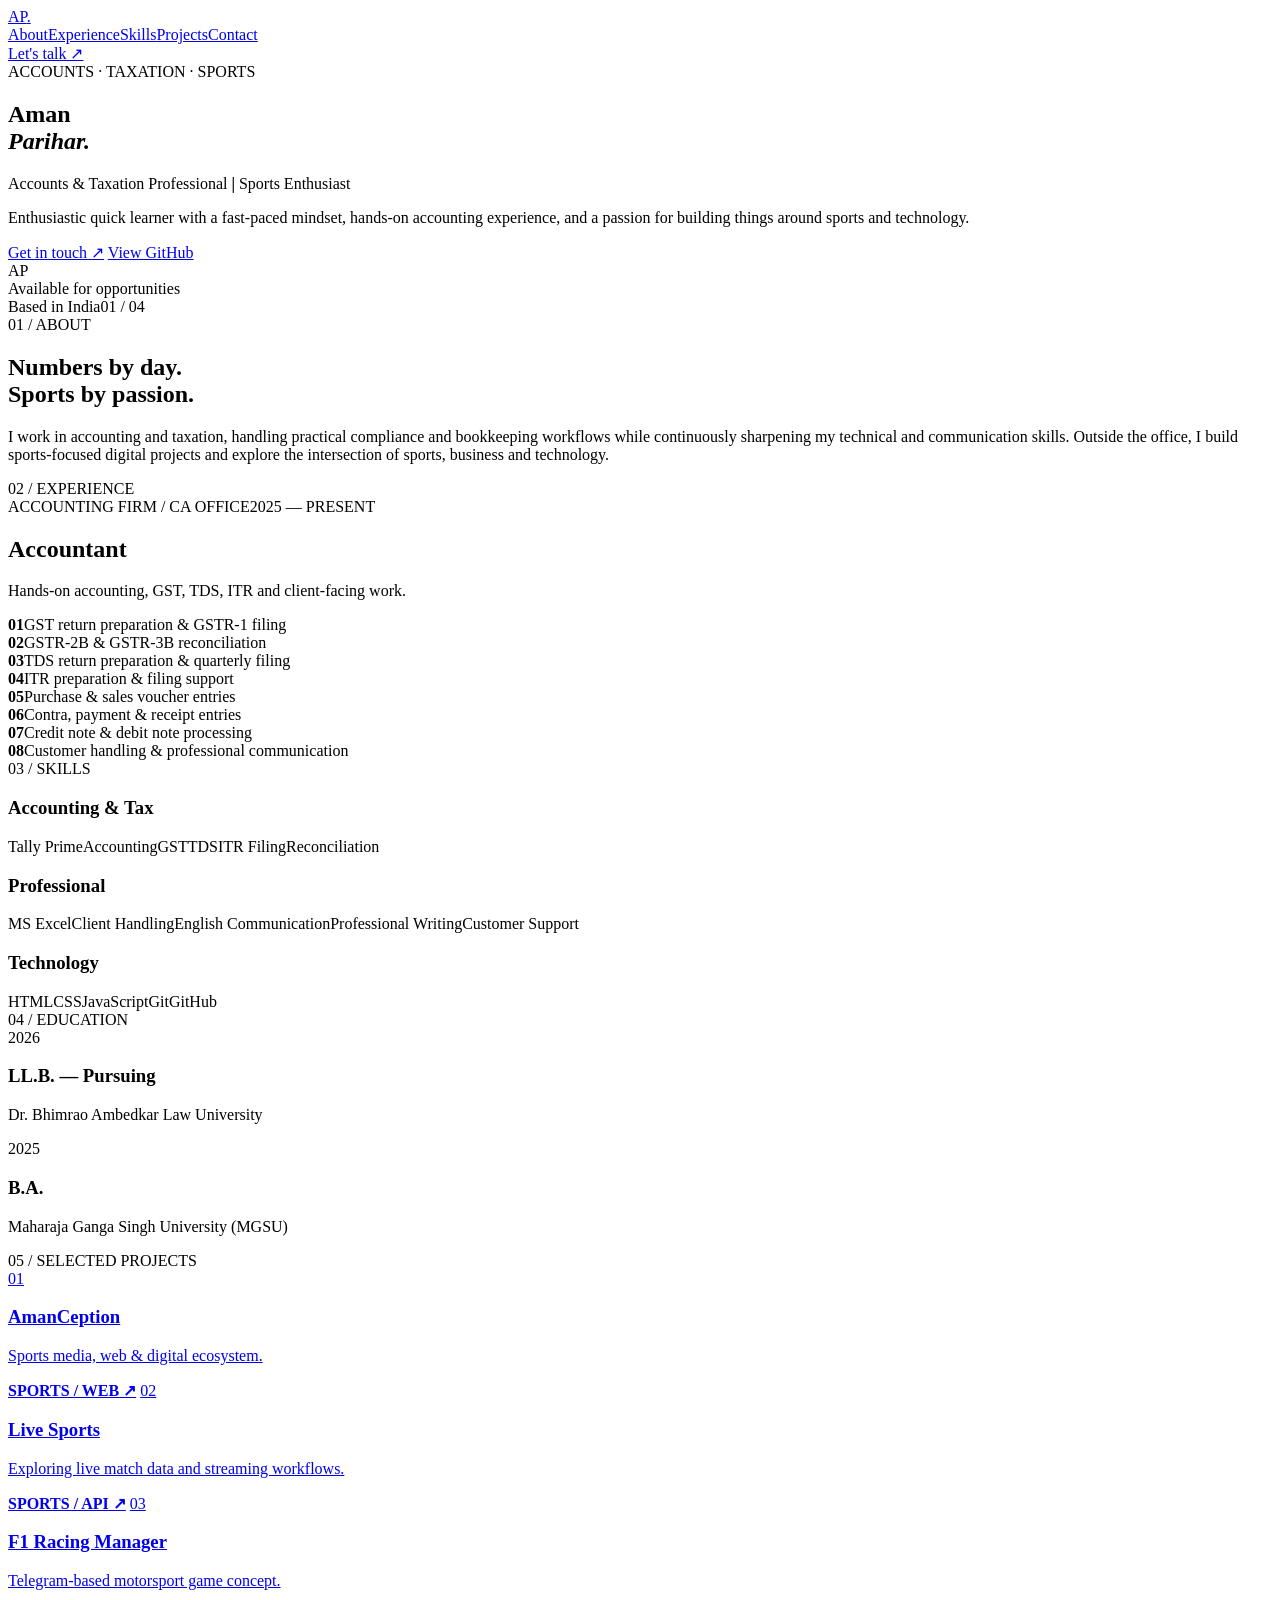
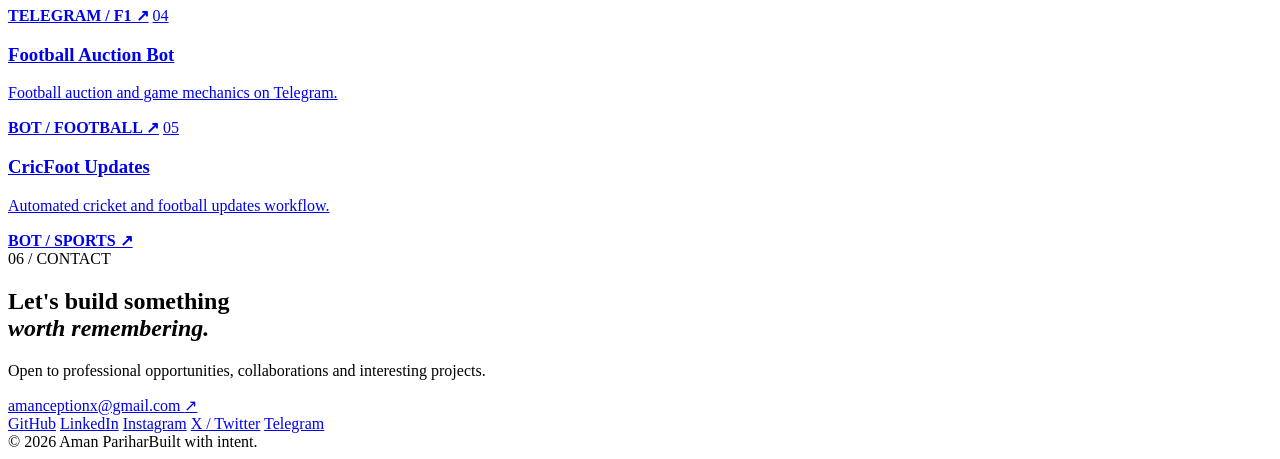
==== index.html @ d0af8486 "Build portfolio: add index.html" ====
<!doctype html>
<html lang="en">
<head>
  <meta charset="UTF-8">
  <meta name="viewport" content="width=device-width,initial-scale=1">
  <meta name="description" content="Aman Parihar — Accounts & Taxation Professional | Sports Enthusiast">
  <title>Aman Parihar — Portfolio</title>
  <link rel="preconnect" href="https://fonts.googleapis.com">
  <link rel="preconnect" href="https://fonts.gstatic.com" crossorigin>
  <link href="https://fonts.googleapis.com/css2?family=DM+Sans:wght@400;500;600;700&family=Space+Grotesk:wght@500;600;700&display=swap" rel="stylesheet">
  <link rel="stylesheet" href="style.css">
</head>
<body>
  <div class="noise"></div>
  <header class="nav">
    <a class="brand" href="#top">AP<span>.</span></a>
    <nav>
      <a href="#about">About</a><a href="#experience">Experience</a><a href="#skills">Skills</a><a href="#projects">Projects</a><a href="#contact">Contact</a>
    </nav>
    <a class="nav-cta" href="mailto:amanceptionx@gmail.com">Let's talk ↗</a>
  </header>

  <main id="top">
    <section class="hero">
      <div class="hero-copy">
        <div class="eyebrow"><span></span> ACCOUNTS · TAXATION · SPORTS</div>
        <h1>Aman<br><em>Parihar.</em></h1>
        <p class="hero-role">Accounts & Taxation Professional <b>|</b> Sports Enthusiast</p>
        <p class="hero-text">Enthusiastic quick learner with a fast-paced mindset, hands-on accounting experience, and a passion for building things around sports and technology.</p>
        <div class="actions">
          <a class="button primary" href="#contact">Get in touch <span>↗</span></a>
          <a class="button ghost" href="https://github.com/AmanCeption" target="_blank" rel="noreferrer">View GitHub</a>
        </div>
      </div>
      <div class="hero-card">
        <div class="orb"></div>
        <div class="monogram">AP</div>
        <div class="status"><i></i> Available for opportunities</div>
        <div class="card-meta"><span>Based in India</span><span>01 / 04</span></div>
      </div>
    </section>

    <section id="about" class="section intro">
      <div class="section-label">01 / ABOUT</div>
      <div>
        <h2>Numbers by day.<br><span>Sports by passion.</span></h2>
        <p>I work in accounting and taxation, handling practical compliance and bookkeeping workflows while continuously sharpening my technical and communication skills. Outside the office, I build sports-focused digital projects and explore the intersection of sports, business and technology.</p>
      </div>
    </section>

    <section id="experience" class="section">
      <div class="section-label">02 / EXPERIENCE</div>
      <div class="experience">
        <div class="timeline-dot"></div>
        <div>
          <div class="exp-top"><span>ACCOUNTING FIRM / CA OFFICE</span><span>2025 — PRESENT</span></div>
          <h2>Accountant</h2>
          <p class="muted">Hands-on accounting, GST, TDS, ITR and client-facing work.</p>
          <div class="task-grid">
            <div><b>01</b><span>GST return preparation & GSTR-1 filing</span></div>
            <div><b>02</b><span>GSTR-2B & GSTR-3B reconciliation</span></div>
            <div><b>03</b><span>TDS return preparation & quarterly filing</span></div>
            <div><b>04</b><span>ITR preparation & filing support</span></div>
            <div><b>05</b><span>Purchase & sales voucher entries</span></div>
            <div><b>06</b><span>Contra, payment & receipt entries</span></div>
            <div><b>07</b><span>Credit note & debit note processing</span></div>
            <div><b>08</b><span>Customer handling & professional communication</span></div>
          </div>
        </div>
      </div>
    </section>

    <section id="skills" class="section skills-section">
      <div class="section-label">03 / SKILLS</div>
      <div class="skills-wrap">
        <div class="skill-block"><h3>Accounting & Tax</h3><div class="chips"><span>Tally Prime</span><span>Accounting</span><span>GST</span><span>TDS</span><span>ITR Filing</span><span>Reconciliation</span></div></div>
        <div class="skill-block"><h3>Professional</h3><div class="chips"><span>MS Excel</span><span>Client Handling</span><span>English Communication</span><span>Professional Writing</span><span>Customer Support</span></div></div>
        <div class="skill-block"><h3>Technology</h3><div class="chips"><span>HTML</span><span>CSS</span><span>JavaScript</span><span>Git</span><span>GitHub</span></div></div>
      </div>
    </section>

    <section class="section education">
      <div class="section-label">04 / EDUCATION</div>
      <div class="edu-list">
        <article><span class="year">2026</span><div><h3>LL.B. — Pursuing</h3><p>Dr. Bhimrao Ambedkar Law University</p></div></article>
        <article><span class="year">2025</span><div><h3>B.A.</h3><p>Maharaja Ganga Singh University (MGSU)</p></div></article>
      </div>
    </section>

    <section id="projects" class="section projects">
      <div class="section-label">05 / SELECTED PROJECTS</div>
      <div class="project-grid">
        <a class="project" href="https://github.com/AmanCeption" target="_blank" rel="noreferrer"><span>01</span><h3>AmanCeption</h3><p>Sports media, web & digital ecosystem.</p><b>SPORTS / WEB ↗</b></a>
        <a class="project" href="https://github.com/AmanCeption" target="_blank" rel="noreferrer"><span>02</span><h3>Live Sports</h3><p>Exploring live match data and streaming workflows.</p><b>SPORTS / API ↗</b></a>
        <a class="project" href="https://github.com/AmanCeption/F1-RacingMananger-bot" target="_blank" rel="noreferrer"><span>03</span><h3>F1 Racing Manager</h3><p>Telegram-based motorsport game concept.</p><b>TELEGRAM / F1 ↗</b></a>
        <a class="project" href="https://github.com/AmanCeption/Football-Auction-bot" target="_blank" rel="noreferrer"><span>04</span><h3>Football Auction Bot</h3><p>Football auction and game mechanics on Telegram.</p><b>BOT / FOOTBALL ↗</b></a>
        <a class="project" href="https://github.com/AmanCeption/CRICFOOT-UPDATES-BOT" target="_blank" rel="noreferrer"><span>05</span><h3>CricFoot Updates</h3><p>Automated cricket and football updates workflow.</p><b>BOT / SPORTS ↗</b></a>
      </div>
    </section>

    <section id="contact" class="contact">
      <div class="section-label">06 / CONTACT</div>
      <h2>Let's build something<br><em>worth remembering.</em></h2>
      <p>Open to professional opportunities, collaborations and interesting projects.</p>
      <a class="email" href="mailto:amanceptionx@gmail.com">amanceptionx@gmail.com <span>↗</span></a>
      <div class="socials">
        <a href="https://github.com/AmanCeption" target="_blank" rel="noreferrer">GitHub</a>
        <a href="https://www.linkedin.com/me?trk=p_mwlite_feed-secondary_nav" target="_blank" rel="noreferrer">LinkedIn</a>
        <a href="https://www.instagram.com/amanceptionx?stkn=cXYwbGQyaXQ4ZDRn" target="_blank" rel="noreferrer">Instagram</a>
        <a href="https://x.com/AmanCeptionx" target="_blank" rel="noreferrer">X / Twitter</a>
        <a href="https://t.me/amanceptionx" target="_blank" rel="noreferrer">Telegram</a>
      </div>
    </section>
  </main>
  <footer><span>© 2026 Aman Parihar</span><span>Built with intent.</span></footer>
  <script src="script.js"></script>
</body>
</html>
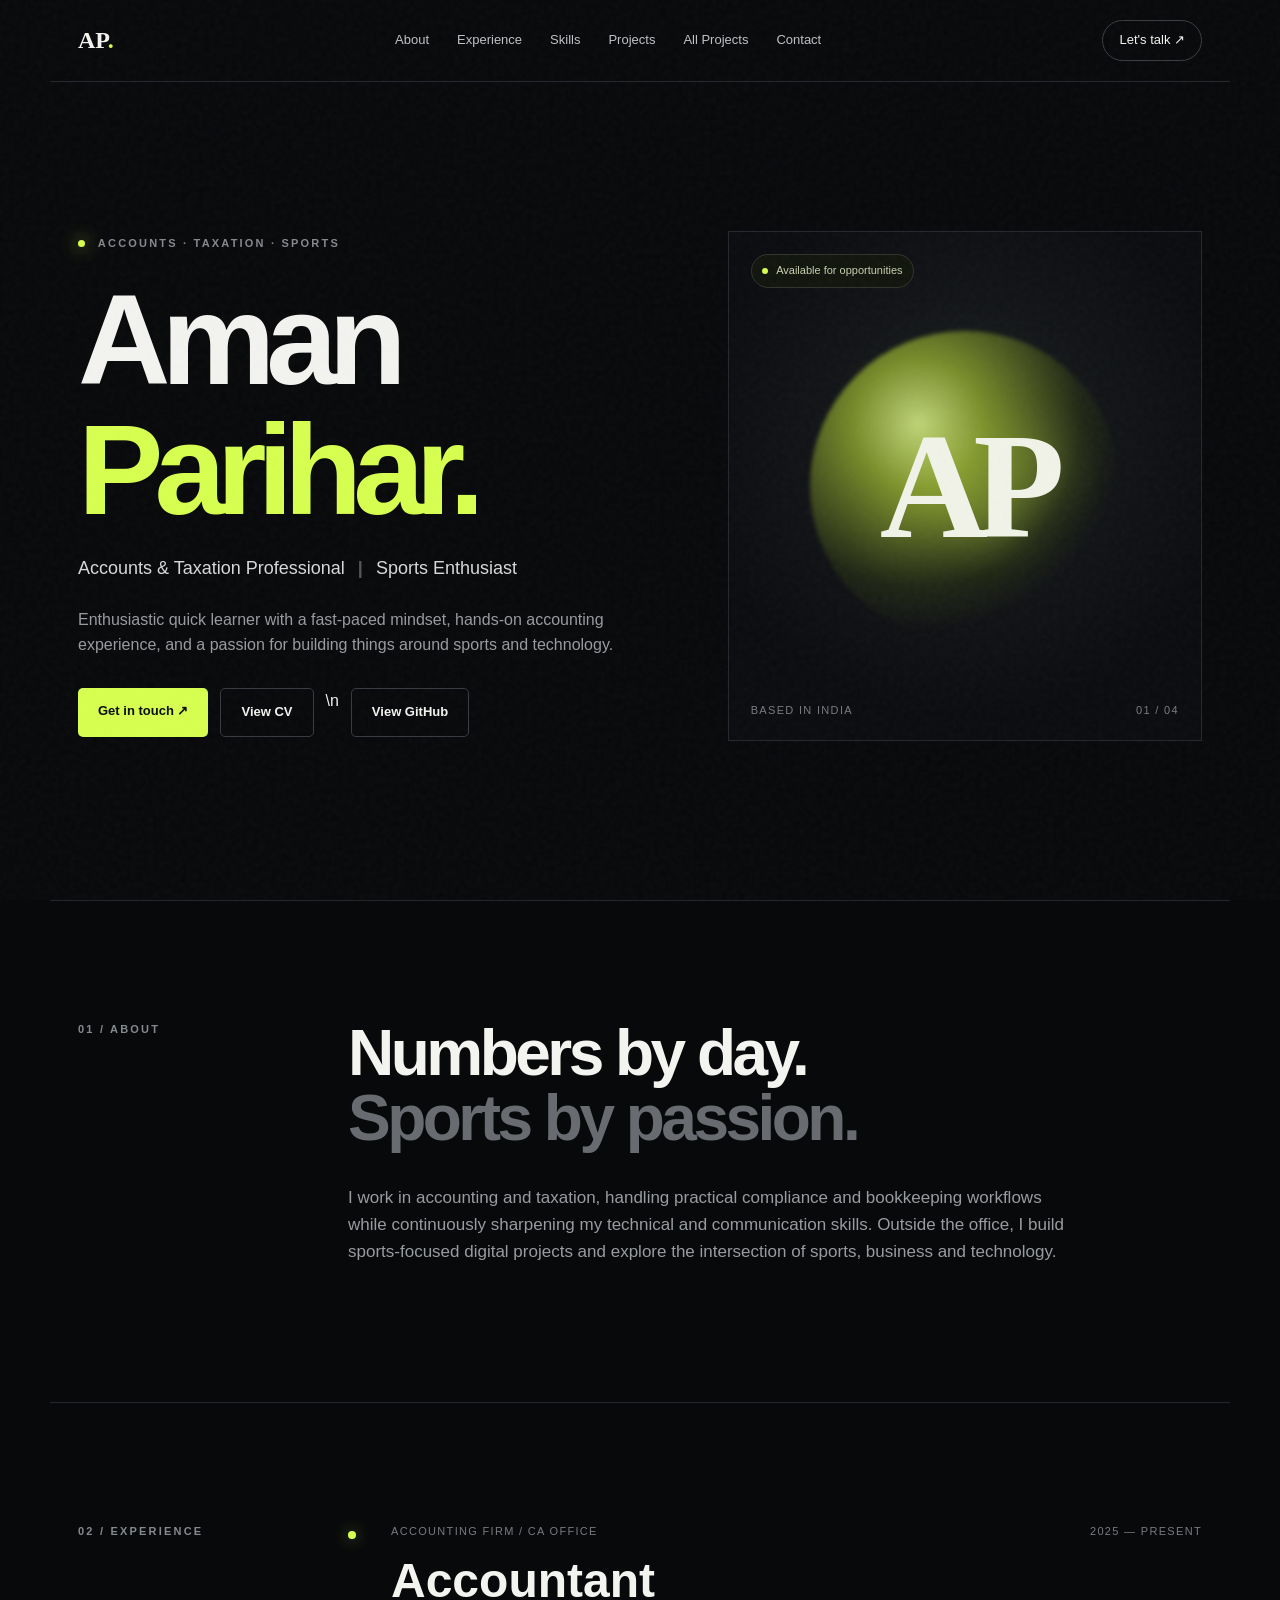
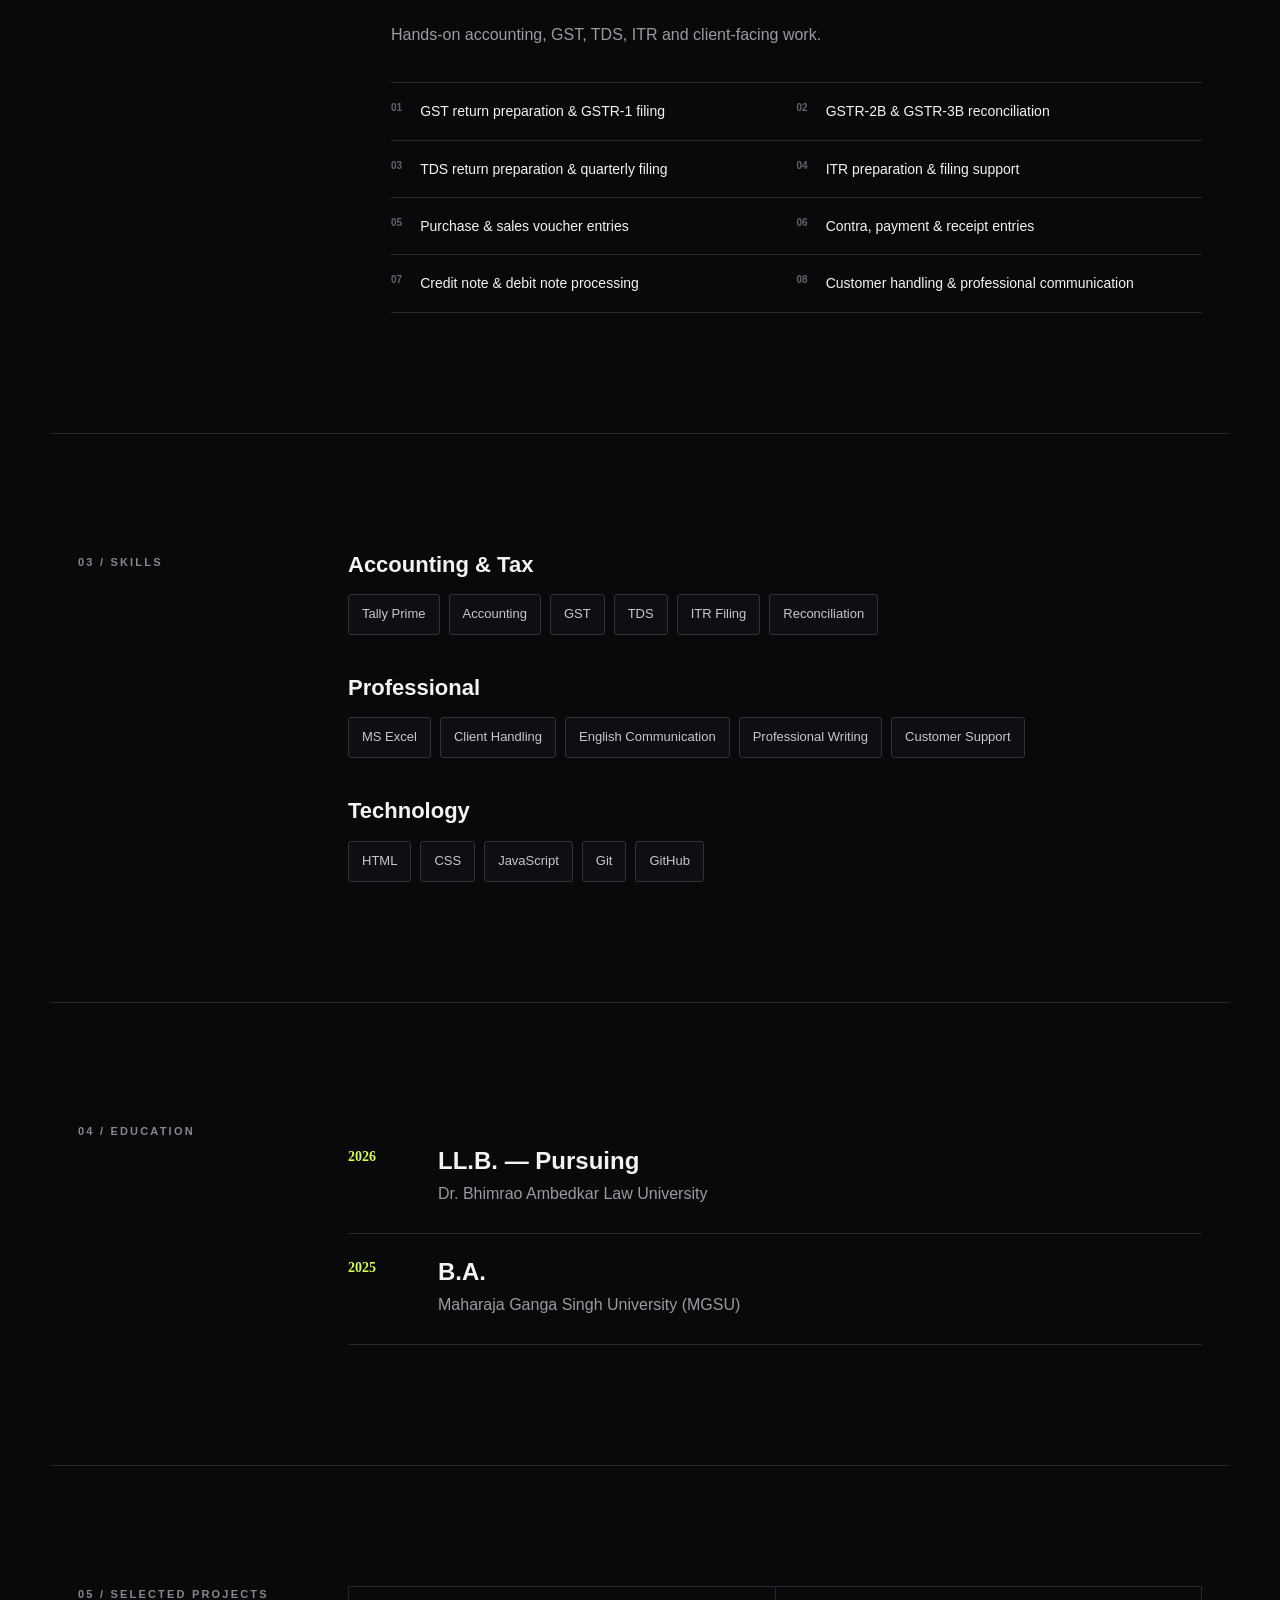
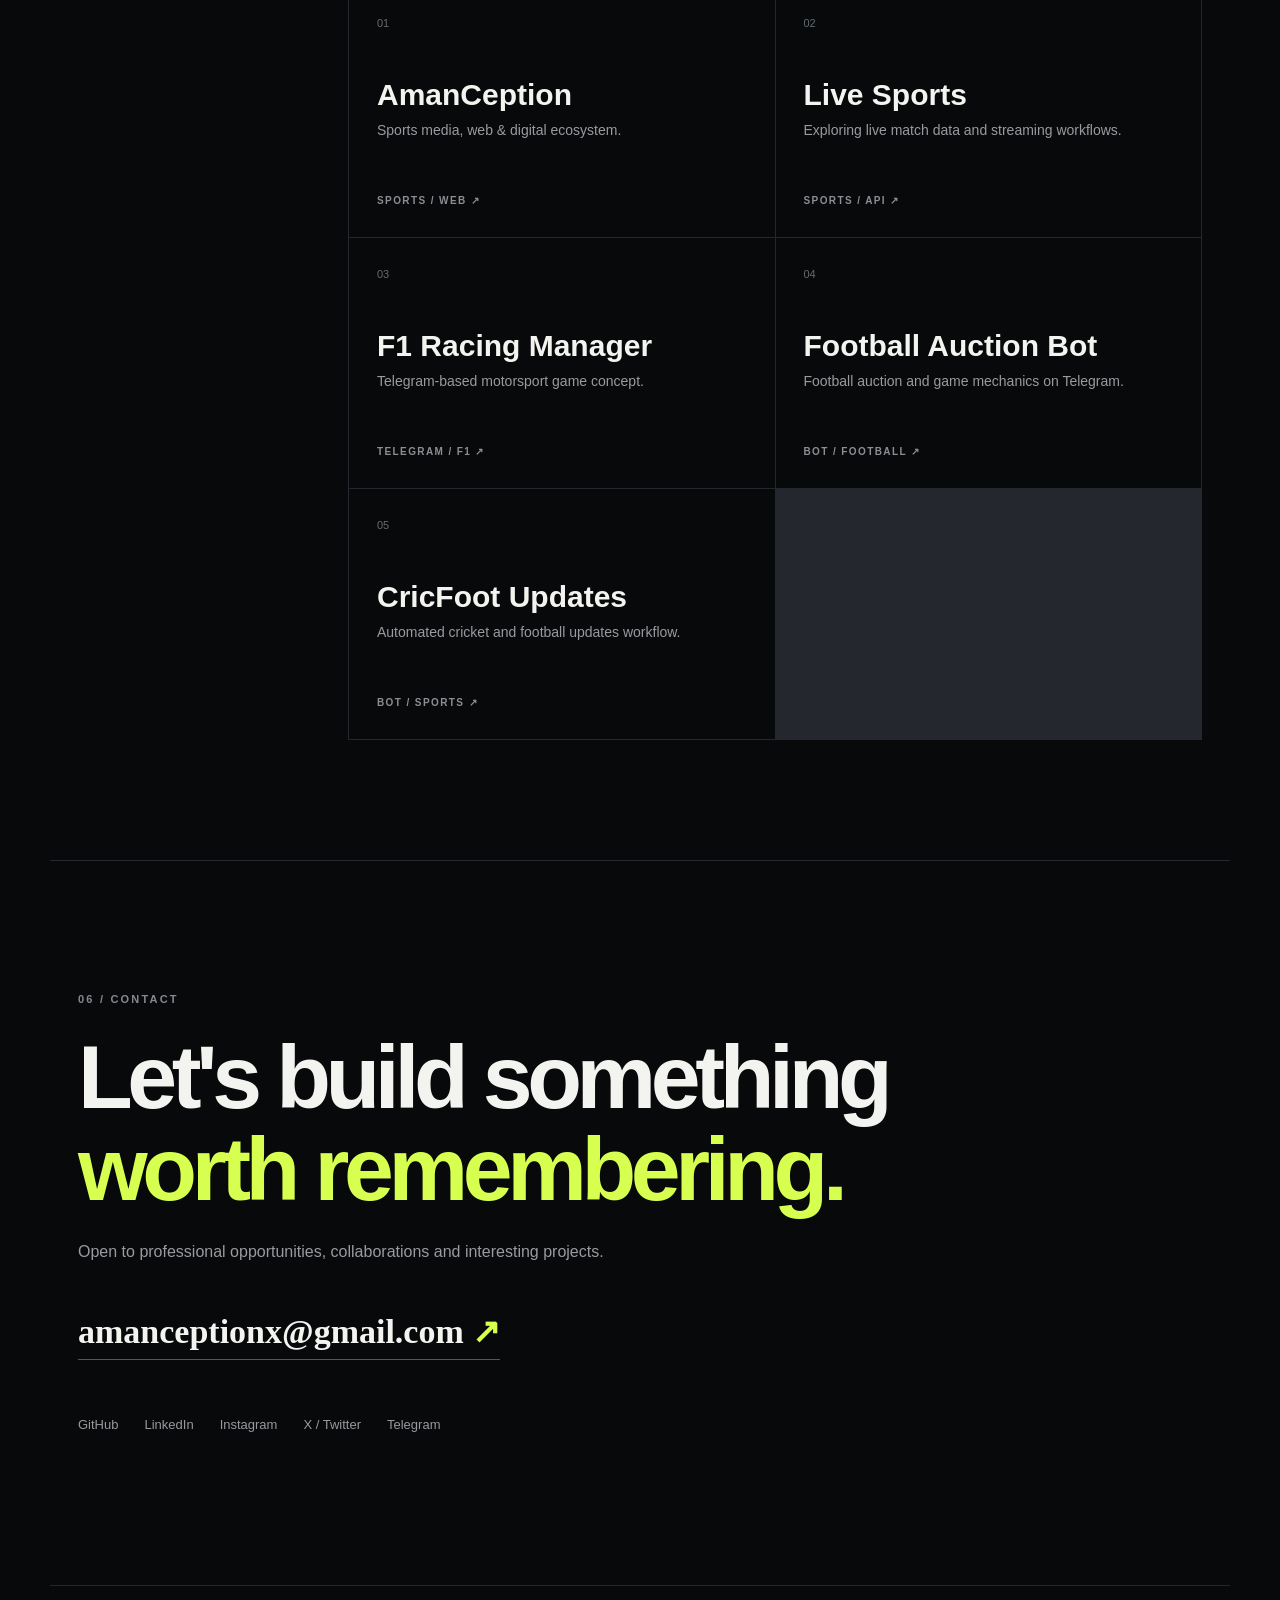
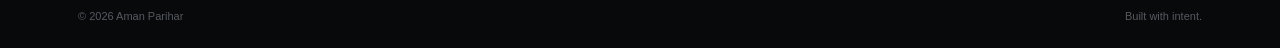
==== commit bbf99267: "feat: improve portfolio SEO and navigation" ====
--- a/index.html
+++ b/index.html
@@ -3,7 +3,21 @@
 <head>
   <meta charset="UTF-8">
   <meta name="viewport" content="width=device-width,initial-scale=1">
-  <meta name="description" content="Aman Parihar — Accounts & Taxation Professional | Sports Enthusiast">
+  <meta name="description" content="Aman Parihar — Accounts & Taxation Professional, accountant and sports enthusiast. Explore experience, skills, projects and contact details.">
+  <meta name="keywords" content="Aman Parihar, accountant, taxation, GST, TDS, Tally Prime, Excel, sports enthusiast, AmanCeption">
+  <meta name="author" content="Aman Parihar">
+  <meta name="theme-color" content="#08090b">
+  <meta property="og:type" content="website">
+  <meta property="og:title" content="Aman Parihar — Accounts & Taxation Professional">
+  <meta property="og:description" content="Accounting, taxation, technology and sports projects by Aman Parihar.">
+  <meta property="og:image" content="og-image.svg">
+  <meta property="og:url" content="https://amanception.github.io/aman-parihar-portfolio/">
+  <meta name="twitter:card" content="summary_large_image">
+  <meta name="twitter:title" content="Aman Parihar — Portfolio">
+  <meta name="twitter:description" content="Accounts & Taxation Professional | Sports Enthusiast">
+  <meta name="twitter:image" content="og-image.svg">
+  <link rel="canonical" href="https://amanception.github.io/aman-parihar-portfolio/">
+  <link rel="icon" href="favicon.svg" type="image/svg+xml">
   <title>Aman Parihar — Portfolio</title>
   <link rel="preconnect" href="https://fonts.googleapis.com">
   <link rel="preconnect" href="https://fonts.gstatic.com" crossorigin>
@@ -15,7 +29,7 @@
   <header class="nav">
     <a class="brand" href="#top">AP<span>.</span></a>
     <nav>
-      <a href="#about">About</a><a href="#experience">Experience</a><a href="#skills">Skills</a><a href="#projects">Projects</a><a href="#contact">Contact</a>
+      <a href="#about">About</a><a href="#experience">Experience</a><a href="#skills">Skills</a><a href="#projects">Projects</a><a href="projects.html">All Projects</a><a href="#contact">Contact</a>
     </nav>
     <a class="nav-cta" href="mailto:amanceptionx@gmail.com">Let's talk ↗</a>
   </header>
@@ -29,7 +43,7 @@
         <p class="hero-text">Enthusiastic quick learner with a fast-paced mindset, hands-on accounting experience, and a passion for building things around sports and technology.</p>
         <div class="actions">
           <a class="button primary" href="#contact">Get in touch <span>↗</span></a>
-          <a class="button ghost" href="https://github.com/AmanCeption" target="_blank" rel="noreferrer">View GitHub</a>
+          <a class="button ghost" href="resume.html">View CV</a>\n          <a class="button ghost" href="https://github.com/AmanCeption" target="_blank" rel="noreferrer">View GitHub</a>
         </div>
       </div>
       <div class="hero-card">
--- a/style.css
+++ b/style.css
@@ -0,0 +1,6 @@
+:root{--bg:#08090b;--panel:#101216;--line:#24272d;--text:#f3f3f0;--muted:#989b9f;--accent:#d7ff4f;--max:1180px}
+*{box-sizing:border-box}html{scroll-behavior:smooth}body{margin:0;background:var(--bg);color:var(--text);font-family:"DM Sans",sans-serif;line-height:1.6}a{color:inherit;text-decoration:none}.noise{position:fixed;inset:0;pointer-events:none;opacity:.035;background-image:url("data:image/svg+xml,%3Csvg viewBox='0 0 180 180' xmlns='http://www.w3.org/2000/svg'%3E%3Cfilter id='n'%3E%3CfeTurbulence type='fractalNoise' baseFrequency='.9' numOctaves='4' stitchTiles='stitch'/%3E%3C/filter%3E%3Crect width='100%25' height='100%25' filter='url(%23n)'/%3E%3C/svg%3E");z-index:10}
+.nav{height:82px;display:flex;align-items:center;justify-content:space-between;max-width:var(--max);margin:auto;padding:0 28px;border-bottom:1px solid var(--line)}.brand{font:700 24px "Space Grotesk"}.brand span{color:var(--accent)}nav{display:flex;gap:28px}nav a,.nav-cta{font-size:13px;color:#bfc2c6;transition:.2s}nav a:hover,.nav-cta:hover{color:var(--accent)}.nav-cta{border:1px solid #3a3d43;border-radius:999px;padding:9px 16px;color:var(--text)}
+.hero{max-width:var(--max);min-height:calc(100vh - 82px);margin:auto;padding:90px 28px 100px;display:grid;grid-template-columns:1.1fr .9fr;align-items:center;gap:70px}.eyebrow,.section-label{font-size:11px;letter-spacing:.2em;color:#85898e;font-weight:700}.eyebrow span{display:inline-block;width:7px;height:7px;background:var(--accent);border-radius:50%;margin-right:8px;box-shadow:0 0 18px var(--accent)}h1,h2,h3{font-family:"Space Grotesk",sans-serif;line-height:1.02;margin:0}h1{font-size:clamp(70px,10vw,142px);letter-spacing:-.07em;margin:22px 0 18px}h1 em,h2 em{font-style:normal;color:var(--accent)}.hero-role{font-size:18px;color:#d7d9da}.hero-role b{color:#555;margin:0 8px}.hero-text{max-width:600px;color:var(--muted);font-size:16px;margin:24px 0 30px}.actions{display:flex;gap:12px}.button{padding:13px 20px;border-radius:5px;font-weight:600;font-size:13px}.primary{background:var(--accent);color:#0b0c0d}.ghost{border:1px solid #373a40}.hero-card{height:510px;border:1px solid var(--line);background:radial-gradient(circle at 50% 42%,#232827 0,#121417 38%,#0b0c0f 72%);position:relative;overflow:hidden;display:flex;align-items:center;justify-content:center}.orb{position:absolute;width:310px;height:310px;border-radius:50%;background:radial-gradient(circle at 35% 30%,#e8ff91,#91a82e 22%,#242b16 55%,transparent 70%);filter:blur(2px);opacity:.8}.monogram{font:700 150px "Space Grotesk";letter-spacing:-.1em;z-index:1;color:#f1f3e8;text-shadow:0 0 50px #d7ff4f55}.status{position:absolute;top:22px;left:22px;border:1px solid #30342d;background:#11150d;padding:7px 10px;border-radius:999px;font-size:11px;color:#c8d1b0}.status i{display:inline-block;width:6px;height:6px;border-radius:50%;background:var(--accent);margin-right:6px}.card-meta{position:absolute;bottom:20px;left:22px;right:22px;display:flex;justify-content:space-between;color:#777b80;font-size:11px;text-transform:uppercase;letter-spacing:.12em}
+.section{max-width:var(--max);margin:auto;padding:120px 28px;border-top:1px solid var(--line);display:grid;grid-template-columns:220px 1fr;gap:50px}.intro h2{font-size:clamp(40px,5vw,72px);letter-spacing:-.055em}.intro h2 span{color:#686b70}.intro p{max-width:720px;color:var(--muted);font-size:17px;margin-top:32px}.experience{display:grid;grid-template-columns:18px 1fr;gap:25px}.timeline-dot{width:8px;height:8px;background:var(--accent);border-radius:50%;margin-top:8px;box-shadow:0 0 16px #d7ff4f88}.exp-top{display:flex;justify-content:space-between;color:#777b80;font-size:11px;letter-spacing:.12em}.experience h2{font-size:48px;margin:16px 0 8px}.muted{color:var(--muted)}.task-grid{margin-top:35px;border-top:1px solid var(--line);display:grid;grid-template-columns:1fr 1fr}.task-grid div{padding:17px 10px 17px 0;border-bottom:1px solid var(--line);display:flex;gap:18px;font-size:14px}.task-grid b{font-size:10px;color:#60646a}.skills-wrap{display:grid;gap:42px}.skill-block h3{font-size:22px;margin-bottom:18px}.chips{display:flex;flex-wrap:wrap;gap:9px}.chips span{border:1px solid #30333a;padding:9px 13px;border-radius:3px;color:#c6c8ca;font-size:13px;background:#0d0f12}.edu-list{display:grid;gap:0}.edu-list article{display:grid;grid-template-columns:90px 1fr;padding:26px 0;border-bottom:1px solid var(--line)}.year{color:var(--accent);font:600 14px "Space Grotesk"}.edu-list h3{font-size:24px}.edu-list p{margin:8px 0 0;color:var(--muted)}.project-grid{display:grid;grid-template-columns:repeat(2,1fr);gap:1px;background:var(--line);border:1px solid var(--line)}.project{min-height:250px;background:var(--bg);padding:28px;display:flex;flex-direction:column;transition:.25s}.project:hover{background:#11140f;transform:translateY(-2px)}.project>span{font-size:11px;color:#666b70}.project h3{font-size:30px;margin-top:48px}.project p{color:var(--muted);font-size:14px;margin:8px 0 auto}.project b{font-size:10px;letter-spacing:.14em;color:#8b8f93}.contact{max-width:var(--max);margin:auto;padding:130px 28px 150px;border-top:1px solid var(--line)}.contact h2{font-size:clamp(48px,7vw,92px);letter-spacing:-.06em;margin:24px 0}.contact p{color:var(--muted)}.email{display:inline-block;font:600 clamp(20px,3vw,34px) "Space Grotesk";margin:30px 0 55px;border-bottom:1px solid #555;padding-bottom:8px}.email span{color:var(--accent)}.socials{display:flex;gap:26px;flex-wrap:wrap}.socials a{font-size:13px;color:#969a9f}.socials a:hover{color:var(--accent)}footer{border-top:1px solid var(--line);max-width:var(--max);margin:auto;padding:22px 28px;display:flex;justify-content:space-between;color:#555a60;font-size:11px}
+@media(max-width:800px){nav{display:none}.nav{padding:0 18px}.hero{grid-template-columns:1fr;padding:70px 18px}.hero-card{height:350px}.section{grid-template-columns:1fr;padding:80px 18px;gap:28px}.section-label{margin-bottom:8px}.task-grid,.project-grid{grid-template-columns:1fr}.experience h2{font-size:38px}.contact{padding:90px 18px}.socials{gap:18px}footer{padding:20px 18px}.hero-role{font-size:16px}}
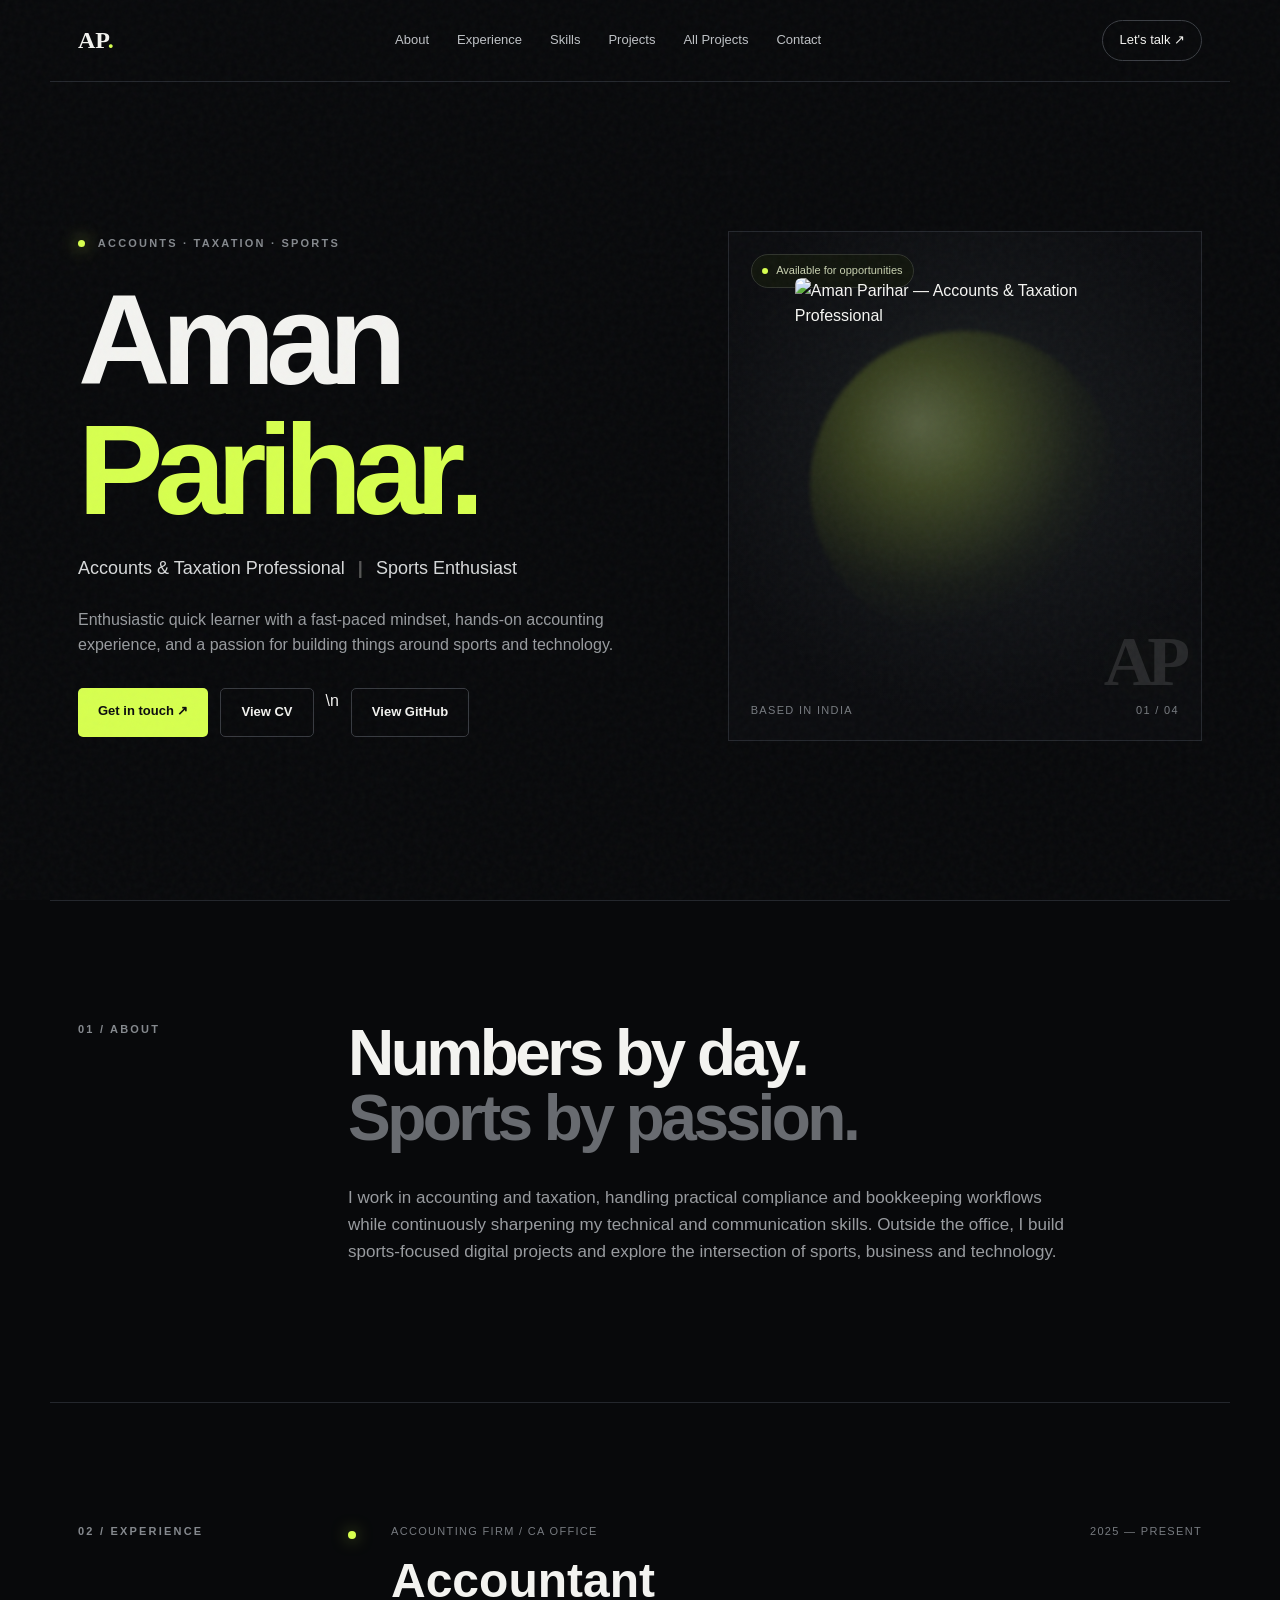
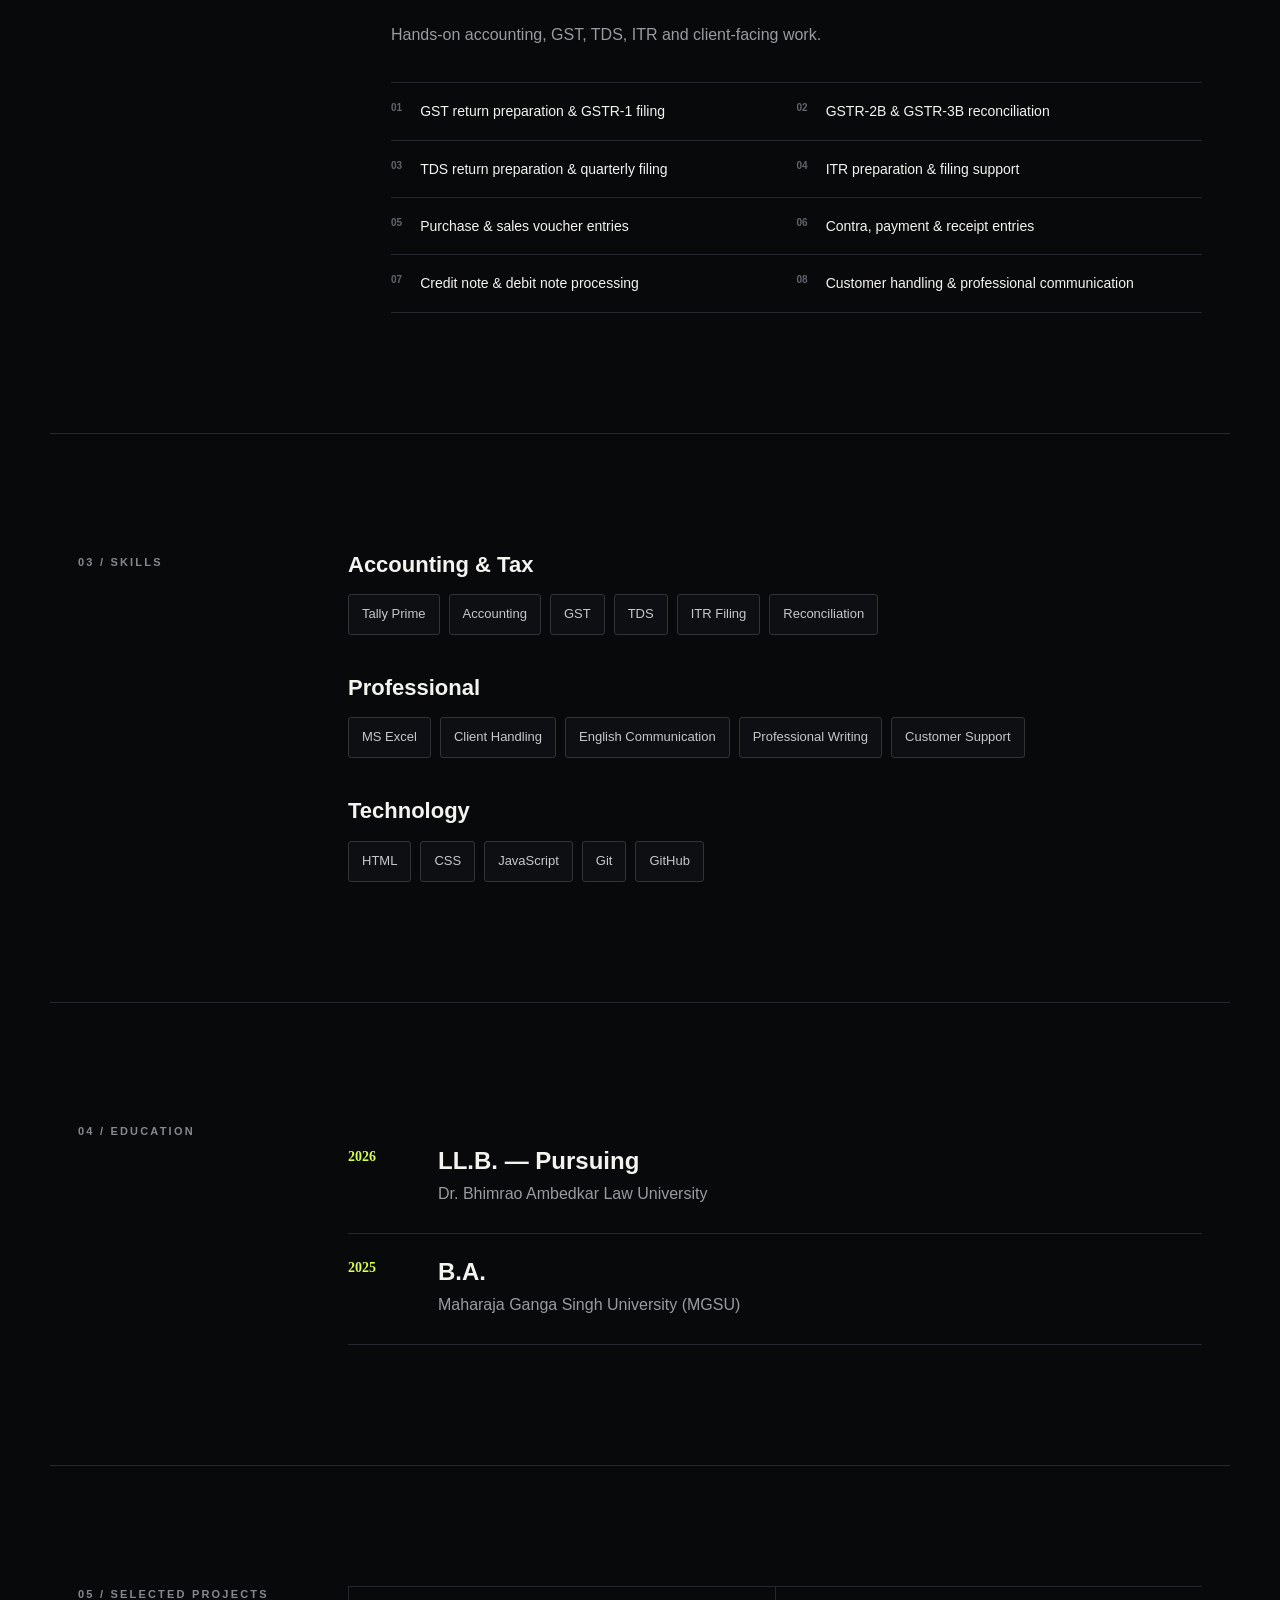
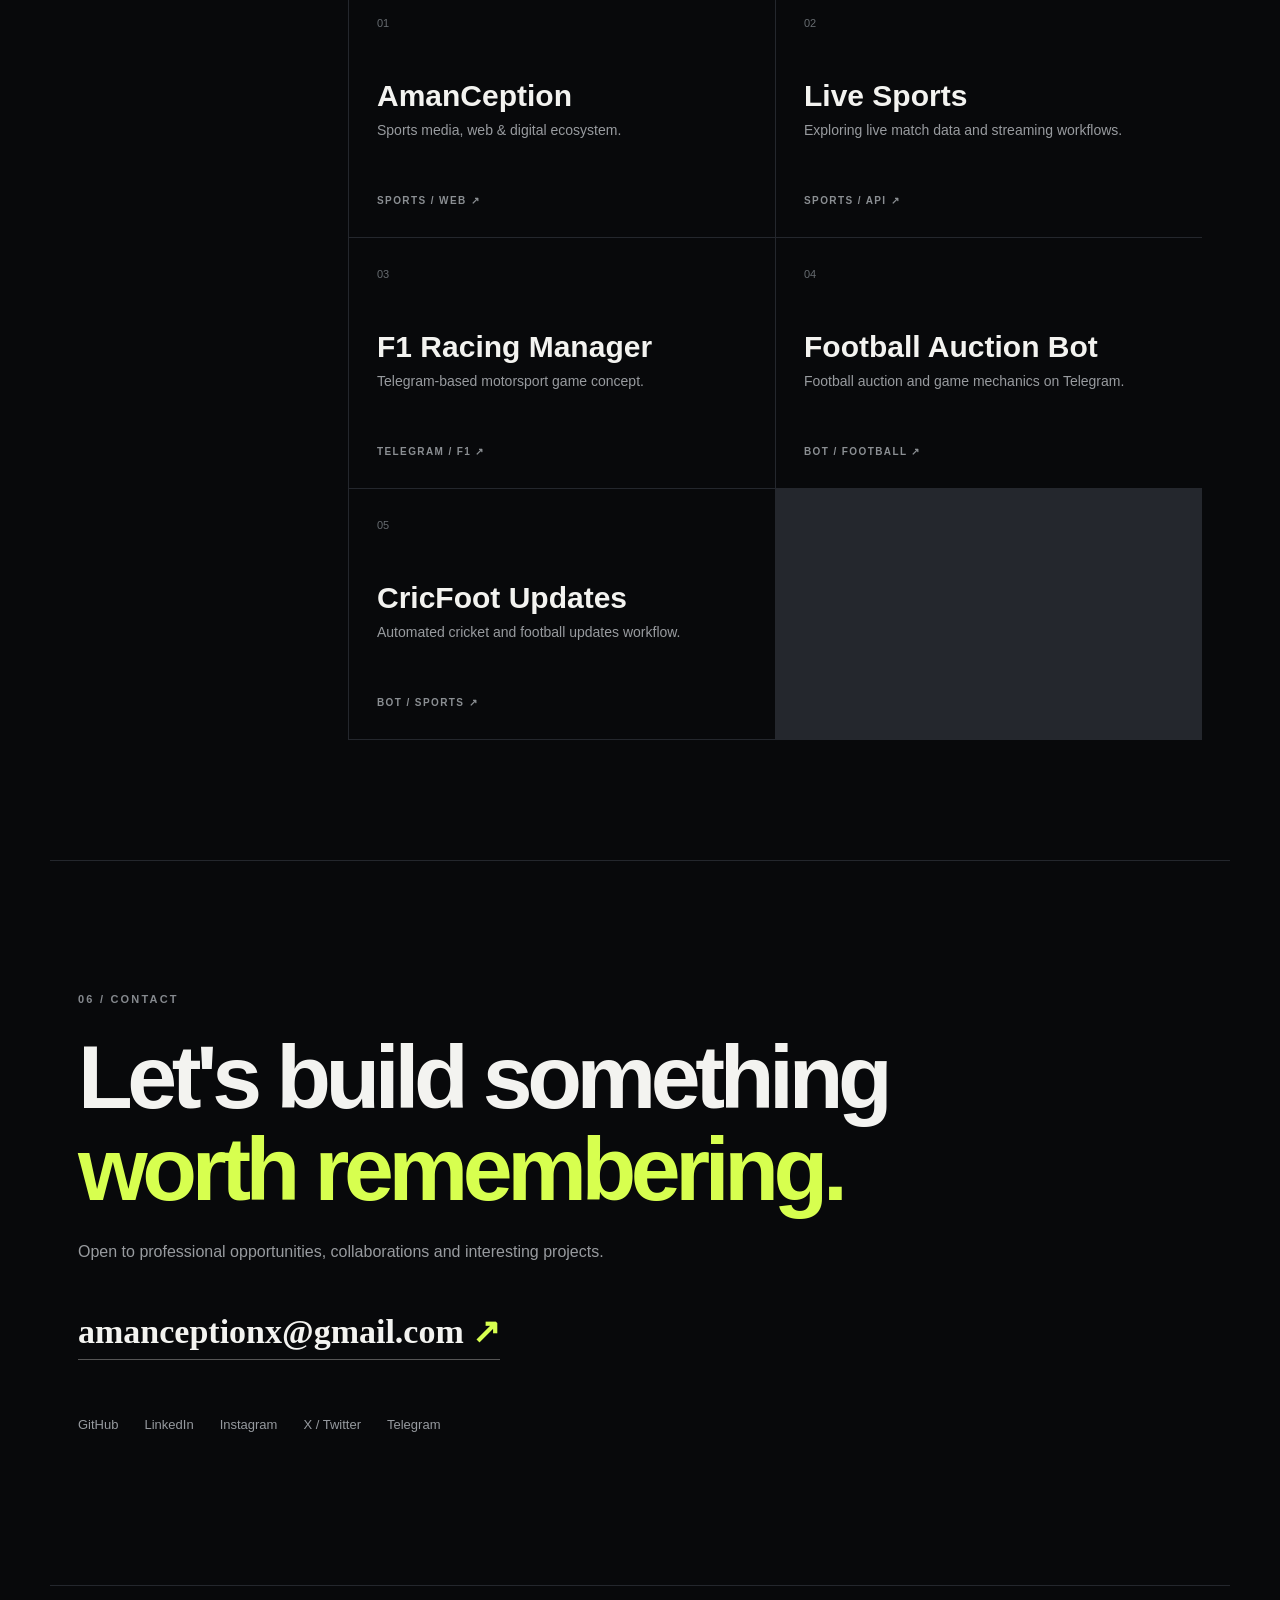
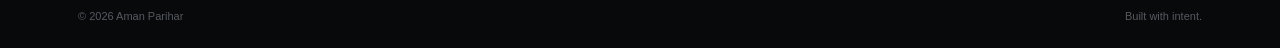
==== commit a9ed0e01: "Fix profile photo on homepage" ====
--- a/index.html
+++ b/index.html
@@ -48,6 +48,7 @@
       </div>
       <div class="hero-card">
         <div class="orb"></div>
+        <img class="profile-photo" src="aman-profile.jpg" alt="Aman Parihar — Accounts & Taxation Professional">
         <div class="monogram">AP</div>
         <div class="status"><i></i> Available for opportunities</div>
         <div class="card-meta"><span>Based in India</span><span>01 / 04</span></div>
--- a/style.css
+++ b/style.css
@@ -4,3 +4,9 @@
 .hero{max-width:var(--max);min-height:calc(100vh - 82px);margin:auto;padding:90px 28px 100px;display:grid;grid-template-columns:1.1fr .9fr;align-items:center;gap:70px}.eyebrow,.section-label{font-size:11px;letter-spacing:.2em;color:#85898e;font-weight:700}.eyebrow span{display:inline-block;width:7px;height:7px;background:var(--accent);border-radius:50%;margin-right:8px;box-shadow:0 0 18px var(--accent)}h1,h2,h3{font-family:"Space Grotesk",sans-serif;line-height:1.02;margin:0}h1{font-size:clamp(70px,10vw,142px);letter-spacing:-.07em;margin:22px 0 18px}h1 em,h2 em{font-style:normal;color:var(--accent)}.hero-role{font-size:18px;color:#d7d9da}.hero-role b{color:#555;margin:0 8px}.hero-text{max-width:600px;color:var(--muted);font-size:16px;margin:24px 0 30px}.actions{display:flex;gap:12px}.button{padding:13px 20px;border-radius:5px;font-weight:600;font-size:13px}.primary{background:var(--accent);color:#0b0c0d}.ghost{border:1px solid #373a40}.hero-card{height:510px;border:1px solid var(--line);background:radial-gradient(circle at 50% 42%,#232827 0,#121417 38%,#0b0c0f 72%);position:relative;overflow:hidden;display:flex;align-items:center;justify-content:center}.orb{position:absolute;width:310px;height:310px;border-radius:50%;background:radial-gradient(circle at 35% 30%,#e8ff91,#91a82e 22%,#242b16 55%,transparent 70%);filter:blur(2px);opacity:.8}.monogram{font:700 150px "Space Grotesk";letter-spacing:-.1em;z-index:1;color:#f1f3e8;text-shadow:0 0 50px #d7ff4f55}.status{position:absolute;top:22px;left:22px;border:1px solid #30342d;background:#11150d;padding:7px 10px;border-radius:999px;font-size:11px;color:#c8d1b0}.status i{display:inline-block;width:6px;height:6px;border-radius:50%;background:var(--accent);margin-right:6px}.card-meta{position:absolute;bottom:20px;left:22px;right:22px;display:flex;justify-content:space-between;color:#777b80;font-size:11px;text-transform:uppercase;letter-spacing:.12em}
 .section{max-width:var(--max);margin:auto;padding:120px 28px;border-top:1px solid var(--line);display:grid;grid-template-columns:220px 1fr;gap:50px}.intro h2{font-size:clamp(40px,5vw,72px);letter-spacing:-.055em}.intro h2 span{color:#686b70}.intro p{max-width:720px;color:var(--muted);font-size:17px;margin-top:32px}.experience{display:grid;grid-template-columns:18px 1fr;gap:25px}.timeline-dot{width:8px;height:8px;background:var(--accent);border-radius:50%;margin-top:8px;box-shadow:0 0 16px #d7ff4f88}.exp-top{display:flex;justify-content:space-between;color:#777b80;font-size:11px;letter-spacing:.12em}.experience h2{font-size:48px;margin:16px 0 8px}.muted{color:var(--muted)}.task-grid{margin-top:35px;border-top:1px solid var(--line);display:grid;grid-template-columns:1fr 1fr}.task-grid div{padding:17px 10px 17px 0;border-bottom:1px solid var(--line);display:flex;gap:18px;font-size:14px}.task-grid b{font-size:10px;color:#60646a}.skills-wrap{display:grid;gap:42px}.skill-block h3{font-size:22px;margin-bottom:18px}.chips{display:flex;flex-wrap:wrap;gap:9px}.chips span{border:1px solid #30333a;padding:9px 13px;border-radius:3px;color:#c6c8ca;font-size:13px;background:#0d0f12}.edu-list{display:grid;gap:0}.edu-list article{display:grid;grid-template-columns:90px 1fr;padding:26px 0;border-bottom:1px solid var(--line)}.year{color:var(--accent);font:600 14px "Space Grotesk"}.edu-list h3{font-size:24px}.edu-list p{margin:8px 0 0;color:var(--muted)}.project-grid{display:grid;grid-template-columns:repeat(2,1fr);gap:1px;background:var(--line);border:1px solid var(--line)}.project{min-height:250px;background:var(--bg);padding:28px;display:flex;flex-direction:column;transition:.25s}.project:hover{background:#11140f;transform:translateY(-2px)}.project>span{font-size:11px;color:#666b70}.project h3{font-size:30px;margin-top:48px}.project p{color:var(--muted);font-size:14px;margin:8px 0 auto}.project b{font-size:10px;letter-spacing:.14em;color:#8b8f93}.contact{max-width:var(--max);margin:auto;padding:130px 28px 150px;border-top:1px solid var(--line)}.contact h2{font-size:clamp(48px,7vw,92px);letter-spacing:-.06em;margin:24px 0}.contact p{color:var(--muted)}.email{display:inline-block;font:600 clamp(20px,3vw,34px) "Space Grotesk";margin:30px 0 55px;border-bottom:1px solid #555;padding-bottom:8px}.email span{color:var(--accent)}.socials{display:flex;gap:26px;flex-wrap:wrap}.socials a{font-size:13px;color:#969a9f}.socials a:hover{color:var(--accent)}footer{border-top:1px solid var(--line);max-width:var(--max);margin:auto;padding:22px 28px;display:flex;justify-content:space-between;color:#555a60;font-size:11px}
 @media(max-width:800px){nav{display:none}.nav{padding:0 18px}.hero{grid-template-columns:1fr;padding:70px 18px}.hero-card{height:350px}.section{grid-template-columns:1fr;padding:80px 18px;gap:28px}.section-label{margin-bottom:8px}.task-grid,.project-grid{grid-template-columns:1fr}.experience h2{font-size:38px}.contact{padding:90px 18px}.socials{gap:18px}footer{padding:20px 18px}.hero-role{font-size:16px}}
+
+
+.reveal{opacity:0;transform:translateY(18px);transition:opacity .7s ease,transform .7s ease}.reveal.visible{opacity:1;transform:none}
+.project{will-change:transform}.project::after{content:"";position:absolute;inset:0;pointer-events:none;background:linear-gradient(120deg,transparent,rgba(215,255,79,.07),transparent);transform:translateX(-120%);transition:transform .6s}.project:hover::after{transform:translateX(120%)}.project{position:relative;overflow:hidden}
+
+.profile-photo{position:relative;z-index:2;width:72%;height:82%;object-fit:cover;object-position:center 24%;border-radius:6px;filter:saturate(.92) contrast(1.03);box-shadow:0 24px 70px #000b;mask-image:linear-gradient(to bottom,#000 90%,transparent 100%);transition:transform .6s ease,filter .6s ease}.hero-card:hover .profile-photo{transform:scale(1.025);filter:saturate(1) contrast(1.05)}.hero-card .monogram{position:absolute;opacity:.12;right:18px;bottom:38px;font-size:70px;z-index:3}.hero-card .orb{z-index:0;opacity:.28}@media(max-width:800px){.profile-photo{width:68%;height:86%}}
